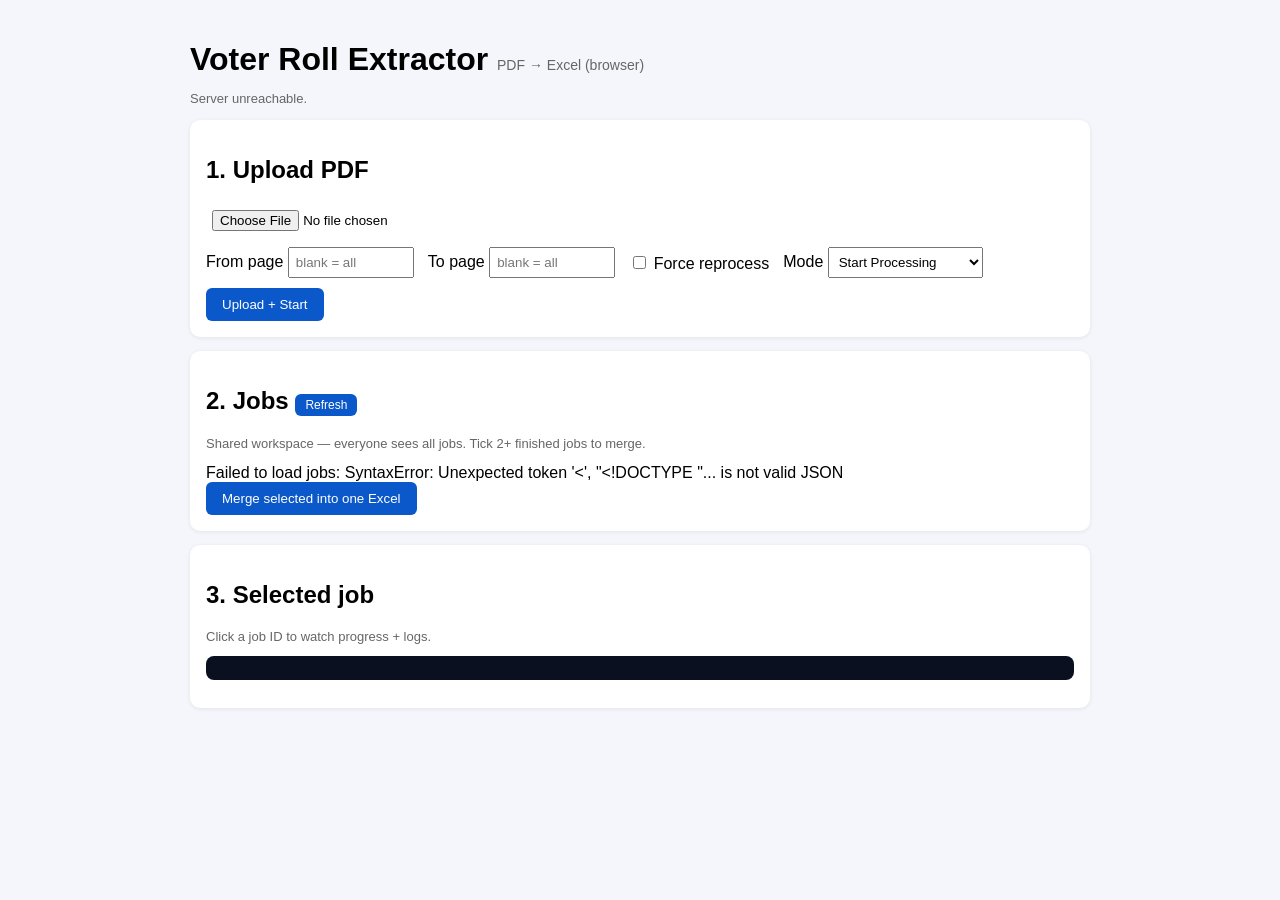
==== templates/index.html @ 9f3b45f2 "Add browser web server for Render deploy (FastAPI + per-job isolation)" ====
<!DOCTYPE html>
<html lang="en">
<head>
<meta charset="UTF-8">
<meta name="viewport" content="width=device-width, initial-scale=1.0">
<title>Voter Roll Extractor — Web</title>
<link rel="stylesheet" href="/static/style.css">
</head>
<body>
<div class="wrap">
  <h1>Voter Roll Extractor <span class="sub">PDF → Excel (browser)</span></h1>
  <p class="hint" id="health">Checking server…</p>

  <div class="card">
    <h2>1. Upload PDF</h2>
    <input type="file" id="file" accept=".pdf">
    <div class="row">
      <label>From page <input id="fromPage" type="number" min="1" placeholder="blank = all"></label>
      <label>To page <input id="toPage" type="number" min="1" placeholder="blank = all"></label>
      <label class="chk"><input id="force" type="checkbox"> Force reprocess</label>
      <label>Mode
        <select id="mode">
          <option value="normal">Start Processing</option>
          <option value="dry-run">Dry Run (no AI cost)</option>
          <option value="retry-failed">Retry Failed/Review</option>
        </select>
      </label>
    </div>
    <button id="uploadBtn" onclick="upload()">Upload + Start</button>
    <span id="uploadMsg" class="msg"></span>
  </div>

  <div class="card">
    <h2>2. Jobs <button class="small" onclick="loadJobs()">Refresh</button></h2>
    <p class="hint">Shared workspace — everyone sees all jobs. Tick 2+ finished jobs to merge.</p>
    <div id="jobs">Loading…</div>
    <button id="mergeBtn" onclick="mergeJobs()">Merge selected into one Excel</button>
    <span id="mergeMsg" class="msg"></span>
  </div>

  <div class="card">
    <h2>3. Selected job</h2>
    <div id="detail" class="hint">Click a job ID to watch progress + logs.</div>
    <pre id="logs"></pre>
  </div>
</div>
<script src="/static/app.js"></script>
</body>
</html>
---- static/style.css ----
body { font-family: Segoe UI, Arial, sans-serif; background: #f4f6fb; margin: 0; }
.wrap { max-width: 900px; margin: 0 auto; padding: 20px; }
h1 { margin-bottom: 2px; }
.sub { font-size: 14px; color: #666; font-weight: normal; }
.hint { color: #666; font-size: 13px; }
.card { background: #fff; border-radius: 10px; padding: 16px; margin: 14px 0; box-shadow: 0 1px 4px rgba(0,0,0,.08); }
.row { display: flex; gap: 14px; flex-wrap: wrap; margin: 10px 0; align-items: center; }
input[type=number] { width: 110px; padding: 6px; }
select, input[type=file] { padding: 6px; }
button { background: #0a58ca; color: #fff; border: 0; border-radius: 6px; padding: 9px 16px; cursor: pointer; }
button.small { padding: 4px 10px; font-size: 12px; }
button:disabled { background: #999; }
.msg { margin-left: 10px; font-size: 13px; }
table { width: 100%; border-collapse: collapse; font-size: 13px; }
th, td { border-bottom: 1px solid #eee; padding: 6px; text-align: left; }
.badge { padding: 2px 8px; border-radius: 10px; font-size: 12px; color: #fff; }
.queued { background: #888; } .running { background: #d97706; }
.done { background: #15803d; } .failed { background: #b91c1c; }
pre { background: #0b1020; color: #c8e6c9; padding: 12px; border-radius: 8px; max-height: 320px; overflow: auto; font-size: 12px; }
a.dl { margin-right: 8px; font-size: 12px; }
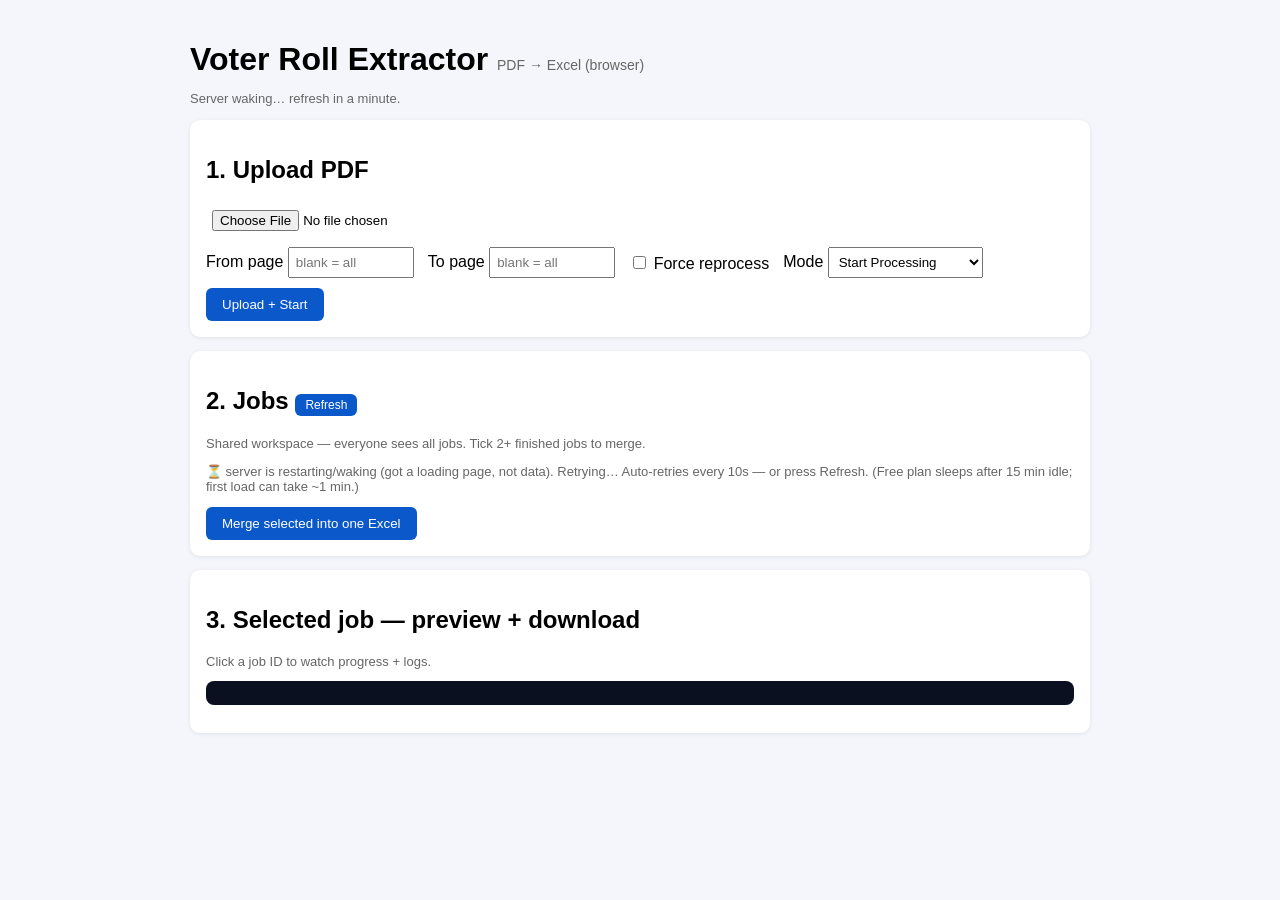
==== commit 8b125aa0: "Add Excel preview endpoint + Preview/Download buttons in browser" ====
--- a/templates/index.html
+++ b/templates/index.html
@@ -39,8 +39,14 @@
   </div>
 
   <div class="card">
-    <h2>3. Selected job</h2>
+    <h2>3. Selected job — preview + download</h2>
     <div id="detail" class="hint">Click a job ID to watch progress + logs.</div>
+    <div class="row" id="dlRow" style="display:none">
+      <button onclick="loadPreview()">👁 Preview Excel</button>
+      <a id="dlExcel" href="#"><button>⬇ Download Excel</button></a>
+      <a id="dlReview" href="#"><button>⬇ Download Review</button></a>
+    </div>
+    <div id="preview"></div>
     <pre id="logs"></pre>
   </div>
 </div>
--- a/static/style.css
+++ b/static/style.css
@@ -18,3 +18,8 @@
 .done { background: #15803d; } .failed { background: #b91c1c; }
 pre { background: #0b1020; color: #c8e6c9; padding: 12px; border-radius: 8px; max-height: 320px; overflow: auto; font-size: 12px; }
 a.dl { margin-right: 8px; font-size: 12px; }
+.tblwrap { overflow: auto; max-height: 380px; border: 1px solid #e5e7eb; border-radius: 8px; margin: 8px 0; }
+.tblwrap table { font-size: 12px; }
+.tblwrap th { position: sticky; top: 0; background: #1F4E78; color: #fff; }
+#dlRow a button { background: #15803d; }
+#preview { margin-top: 6px; }
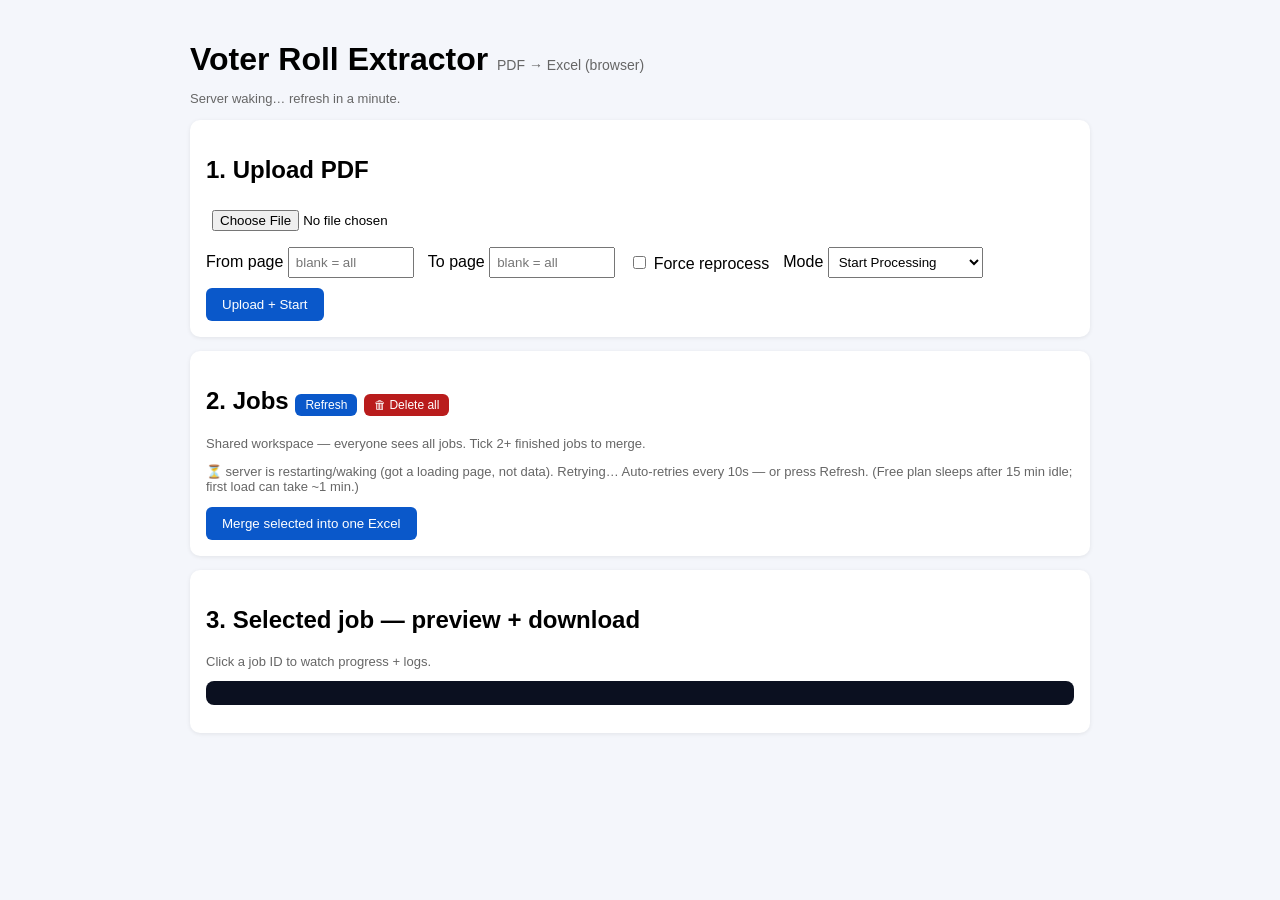
==== commit f1ec49e2: "Add Delete buttons: per-job delete + delete-all (skips running jobs)" ====
--- a/templates/index.html
+++ b/templates/index.html
@@ -31,11 +31,13 @@
   </div>
 
   <div class="card">
-    <h2>2. Jobs <button class="small" onclick="loadJobs()">Refresh</button></h2>
+    <h2>2. Jobs <button class="small" onclick="loadJobs()">Refresh</button>
+      <button class="small danger" onclick="deleteAllJobs()">🗑 Delete all</button></h2>
     <p class="hint">Shared workspace — everyone sees all jobs. Tick 2+ finished jobs to merge.</p>
     <div id="jobs">Loading…</div>
     <button id="mergeBtn" onclick="mergeJobs()">Merge selected into one Excel</button>
     <span id="mergeMsg" class="msg"></span>
+    <span id="delMsg" class="msg"></span>
   </div>
 
   <div class="card">
--- a/static/style.css
+++ b/static/style.css
@@ -9,6 +9,8 @@
 select, input[type=file] { padding: 6px; }
 button { background: #0a58ca; color: #fff; border: 0; border-radius: 6px; padding: 9px 16px; cursor: pointer; }
 button.small { padding: 4px 10px; font-size: 12px; }
+button.small.danger { background: #b91c1c; }
+a.del { color: #b91c1c; font-size: 14px; }
 button:disabled { background: #999; }
 .msg { margin-left: 10px; font-size: 13px; }
 table { width: 100%; border-collapse: collapse; font-size: 13px; }
